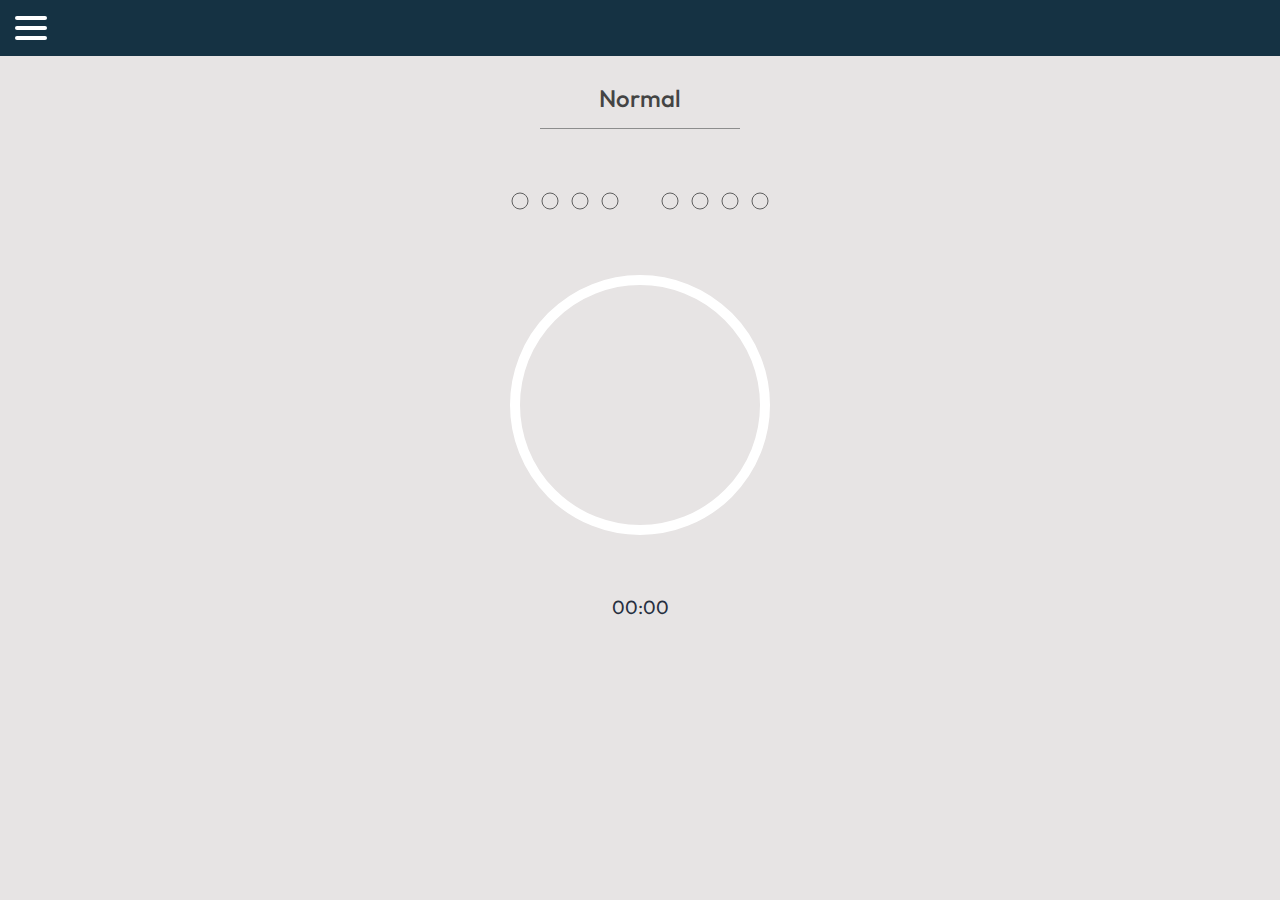
==== index.html @ fab5ed4c "fixing-css-details" ====
<!DOCTYPE html>
<html lang="en">
<head>
    <meta charset="UTF-8">
    <meta http-equiv="X-UA-Compatible" content="IE=edge">
    <meta name="viewport" content="width=device-width, initial-scale=1.0">
    <link rel="preconnect" href="https://fonts.googleapis.com">
    <link rel="preconnect" href="https://fonts.gstatic.com" crossorigin>
    <link href="https://fonts.googleapis.com/css2?family=Martian+Mono:wght@100;200;300;400&family=Outfit:wght@200;300;400;500;600&display=swap" rel="stylesheet">
    <link href="https://cdn.lineicons.com/4.0/lineicons.css" rel="stylesheet" />
    <link rel="stylesheet" href="https://cdnjs.cloudflare.com/ajax/libs/font-awesome/6.4.0/css/all.min.css" integrity="sha512-iecdLmaskl7CVkqkXNQ/ZH/XLlvWZOJyj7Yy7tcenmpD1ypASozpmT/E0iPtmFIB46ZmdtAc9eNBvH0H/ZpiBw==" crossorigin="anonymous" referrerpolicy="no-referrer" />
    <link rel="stylesheet" href="./assets/style.css">
    <title>Keep Focus</title>
</head>
<body>
    <header>
        <nav class="navbar">
            <button class="navbar-btn">
                <div class="navbar-btn-box">
                    <div class="navbar-btn-inner"></div>
                </div>
            </button>
        </nav>
    </header>
    <main>
        <div class="container">
            <div class="top-container">
                <div class="pomodoro-type"></div>
                <div class="pomodoro-progreso">
                    <svg width="300" height="50">
                        <circle r="8" cx="30" cy="20" class="progressDots" ></circle>
                        <circle r="8" cx="60" cy="20" class="progressDots" ></circle>
                        <circle r="8" cx="90" cy="20" class="progressDots" ></circle>
                        <circle r="8" cx="120" cy="20" class="progressDots" ></circle>
                        <circle r="8" cx="180" cy="20" class="progressDots" ></circle>
                        <circle r="8" cx="210" cy="20" class="progressDots" ></circle>
                        <circle r="8" cx="240" cy="20" class="progressDots" ></circle>
                        <circle r="8" cx="270" cy="20" class="progressDots" ></circle>
                    </svg>
                </div>
            </div>
            <div class="mid-container">
                <div class="svg-container">
                    <svg width="300" height="300">
                        <circle r="125" cx="150" cy="150" class="outsideCircle"></circle>
                        <circle id="progress" r="125" cx="150" cy="150" class="progressCircle"></circle>
                    </svg>
                    <div id="btnsBox" class="mainBtn">
                        <button id="timerBtn" class="contadorBtn"><i class="fa-solid fa-circle-play"></i></button>
                    </div>
                </div>
                
                <div id="timer" class="contador"></div>
            </div>
            <div class="bottom-container"></div>
        </div>
    </main>
    <footer></footer>
    <script src="./js/main.js"></script>
    <script src="./js/cronometro.js"></script>
</body>
</html>
---- assets/style.css ----
*{
    margin: 0;
    padding: 0;
    box-sizing: border-box;
}

:root{
    --bg-color: #e7e4e4;
    --navbar-color: #153243;
    --btns-color: #03CEA4;
    --progressBar-color: #FF3C38;
    --title-color: #153243;
    --test-color: #388eff;
}

body{
    background-color: var(--bg-color);
    /* background-image: linear-gradient(to bottom, #c9c5c7, var(--bg-color)); */
    font-family: 'Outfit', sans-serif;
}

.navbar{
    background-color: var(--navbar-color);
    position: fixed;
    min-width: 100vw;
    top: 0px;
    height: 56px;
    transition-duration: 0.45s;
    transition-timing-function: cubic-bezier(0.215, 0.61, 0.355, 1);
    z-index: 100;
}

a{
    text-decoration: none;
}

button:hover{
    cursor: pointer;
}
/* Boton menu hamburguesa */
.navbar-btn{
    display: inline-block;
    position: relative;
    top: 15px;
    left: 15px;
    height: 30px;
    background-color: transparent;
    border: none;
    transition-duration: 0.075s;
    transition-timing-function: ease;
}

.navbar-btn-box{
    position: relative;
    background-color: white;
    width: 32px;
    height: 4px;
    margin-bottom: 5px;
    border-radius: 4px;
}

.navbar-btn-inner::before, .navbar-btn-inner::after{
    content: "";
    display: block;
    background-color: white;
    width: 32px;
    height: 4px;
    position: absolute;
    border-radius: 4px;
}

.navbar-btn-inner::before{
    top: -10px;
    transition: top 0.075s 0.1s ease, opacity 0.075s ease; 
}

.navbar-btn-inner::after{
    bottom: -10px;
    transition: bottom 0.075s 0.1s ease, transform 0.075s cubic-bezier(0.55, 0.055, 0.675, 0.19);
}

.active .navbar-btn-box{
    transform: rotate(45deg);
    transition-delay: 0.1s;
    transition-timing-function: cubic-bezier(0.215, 0.61, 0.355, 1); 
}

.active .navbar-btn-inner::before{
    top: 0;
    opacity: 0;
    transition: top 0.075s ease, opacity 0.075s 0.1s ease;
}

.active .navbar-btn-inner::after{
    transform: rotate(-90deg);
    bottom: 0;
    transition: bottom 0.075s ease, transform 0.075s 0.1s ease;
}

/*--*/
/* Navbar menu */
.display-menu{
    transition: .8s;
    height: 100vh;
    background-color: #204b64;
}

.navbar-menu{
    position: relative;
    top: 25vh;
    display: flex;
    flex-direction: column;
    align-items: center;
}

.navbar-menu li{
    opacity: 0;
    list-style: none;
    margin-bottom: 40px;
    font-family: 'Outfit', sans-serif;
    font-weight: 300;
    font-size: 1.2em;
}

.navbar-menu a{
    color: white;
}

.display-menu .navbar-menu li:nth-child(1){
    animation-name: showlist;
    animation-delay: .1s;
    animation-duration: 1.6s;
    animation-fill-mode: forwards;
    display: block;
}

.display-menu .navbar-menu li:nth-child(2){
    animation-name: showlist;
    animation-delay: .25s;
    animation-duration: 1.6s;
    animation-fill-mode: forwards;
    display: block;
}

.display-menu .navbar-menu li:nth-child(3){
    animation-name: showlist;
    animation-delay: .35s;
    animation-duration: 1.6s;
    animation-fill-mode: forwards;
    display: block;
}


@keyframes showlist {
    0%{
        opacity: 0;
    }
    100%{
        opacity: 1;
    }
}

/*--*/
/* Main */

.container{
    display: grid;
    grid-template-columns: 1fr;
    grid-template-rows: 235px 1fr 150px;
    grid-template-areas: 
    "top"
    "mid"
    "bottom";
    gap: 20px 0px;
    height: clamp(500px, 100vh, 743px);
    justify-items: center;
}

.top-container{
    grid-area: top;
    display: grid;
    grid-template-columns: 1fr;
    grid-template-rows: 55px 80px 1fr 1fr;
    grid-template-areas:
    "." 
    "tittle"
    "subtittle"
    "progress";
}

.mid-container{
    grid-area: mid;
    position: relative;
    display: flex;
    flex-direction: column;
    align-items: center;
}

.bottom-container{
    grid-area: bottom;
}


.svg-container{
    position: relative;
    max-height: 300px;
}


.mainBtn{
    position:absolute;
    top: 125px;
    left: 125px;
    width: 50px;
    height: 50px;
    text-align: center;
}

.contador{
    width: 179px;
    height: 50px;
    margin-top: 40px;
    text-align: center;
    font-family: 'Outfit', sans-serif;
    font-size: 1.2em;
    color: #272f3f; 
}

button{
    appearance: none;
    border: none;
    background-color: transparent;
}

.fa-play{
    position: relative;
    left: 5px;
}

.fa-pause{
    position: relative;
    left: 1px;
}

.outsideCircle{
    stroke: white;
    fill: none;
    stroke-width: 10px;
}

.progressCircle{
    fill:none;
    stroke: var(--progressBar-color);
    stroke-width: 10px;
    transform: rotate(-90deg);
    transform-origin: center;
}

button i{
    font-size: 4em;
    color: var(--test-color);
}

.contadorBtn, .contadorBtnStop :hover{
    cursor: pointer;
}

.pomodoro-type{
    grid-area: tittle;
    position: relative;
    top: 35%;
    max-height: 50px;
    text-align: center;
}

.pomodoro-type h2{
    font-weight: 500;
    font-size: 1.5em;
    color: #444444;
}

.pomodoro-type::after{
    content: "";
    display: inline-block;
    border-bottom: 1px solid rgb(141, 141, 141);
    width: 200px;
}


.pomodoro-progreso{
    grid-area: progress;
    padding-top: 10px;
}

.progressDots{
    stroke: rgb(94, 94, 94);
    stroke-width: 1px;
    fill: none;

}


/* Playlist Cards */

.main-container{
    height: clamp(500px, 100vh, 743px);
    display: flex;
    flex-direction: column;
    flex-wrap: wrap;
    align-items: center;
}


.cards-container{
    position: relative;
    top: 100px;
    display: flex;
    flex-flow: row wrap;
    justify-content: center;
    align-items: center;
    gap: 50px;
}

.card{
    position: relative;
    display: flex;
    flex-flow: column wrap;
    align-items: center;
    width: clamp(300px, 300px, 400px);
    height: clamp(250px, 270px, 400px);
    border-radius: 15px;
    background-color: white;
    border: 2px transparent solid;
    /* box-shadow: 0px 0px 5px -1px rgba(36, 36, 36, 0.411); */
    
}

.card input{
    appearance: none;
    border: none;
    border-radius: 10px;
    height: 30px;
    padding-left: 10px;
    /* box-shadow: 0px 0px 3px 0px rgba(32, 32, 32, 0.575); */
    font-size: 1em;
    font-family: 'Outfit', sans-serif;
    background-color: rgba(216, 216, 216, 0.705);
    color: rgb(0, 0, 0);
}

.input-titulo{
    position: relative;
    top: 20px;
    left: -20px;
    margin-bottom: 30px;
}

.custom-list li{
    padding-bottom: 10px;
}

.card-title{
    margin-left: 25px;
    margin-top: 20px;
    color: #39496b;
}

.card-title::after{
    content: "";
    display: inline-block;
    width: 240px;
    border-bottom: 1px solid rgb(129, 129, 129);
}

.card-delete-btn{
    position: absolute;
    right: 35px;
    top: 27px;
    
}

.fa-trash-can{
    color: var(--title-color);
    font-size: 1.32em;
}

.card-info{
    width: 100%;
    margin-top: 10px;
    color: rgb(97, 97, 97);
}

.card-info-rows{
    margin-left: 25px;
    display: inline-block;
}

.card-info li{
    list-style: none;
    margin-top: 10px;
}

.card-info-values{
    display: inline-block;
    position: relative;
    right: -75px;
    text-align: end;
}

.card-info-values input{
    width: 40px;
    padding-left: 5px;
    border-radius: 5px;
}

.custom-values{
    right: -55px;
}

.card-btn{
    position: relative;
    width: 150px;
    height: 35px;
    padding: 5px 0px 6px 0px;
    margin-top: 45px;
    border-radius: 10px;
    background-color: var(--test-color);
    cursor: pointer;
    font-family: 'Outfit', sans-serif;
    color: white;
    transition-duration: .5s;
    transition-timing-function: ease;
}

.custom-btn{
    margin-top: 28px;
}

.custom-card-btn{
    position: relative;
    top: 80px;
    width: 300px;
    border-radius: 10px;
    height: 40px;
    background-color: white;
    border: 1px solid #243945e7;
    /* box-shadow: 0px 0px 7px -1px rgba(36, 36, 36, 0.411); */
    
}

.custom-card-btn h3{
    color: #243945e7;
    font-weight: 500;
    text-align: center;
    font-family: 'Outfit', sans-serif;
    
}



.custom-card-btn:active{
    box-shadow: none;
    border: 1px solid #243945e7;
    background-color: #243945e7;
    
}

.custom-card-btn h3:active{
    color: white;
}

.fa-check{
    position: relative;
    top: 1px;
    left: .6px;
    font-size: 1.3em;
    color: white;
}

.seleccionado{
    box-shadow: 1px 1px 8px 1px #212e3e85;
    animation-name: showBorder;
    animation-duration: .7s;
    /* animation-direction:reverse; */
    animation-fill-mode:forwards;
}

.seleccionado .card-btn{
    background-color: var(--progressBar-color);
    width: 35px;
    border-radius: 20px;
}



@keyframes showBorder{
    0%{
        border: 2px transparent solid;
    }
    25%{
        border-top: 2px var(--progressBar-color) solid;
    }
    50%{
        border-right: 2px var(--progressBar-color) solid;
        border-left: 2px var(--progressBar-color) solid;
    }
    75%{
        border: 2px var(--progressBar-color) solid;
    }
    100%{
        border: 2px transparent solid;
    }
}
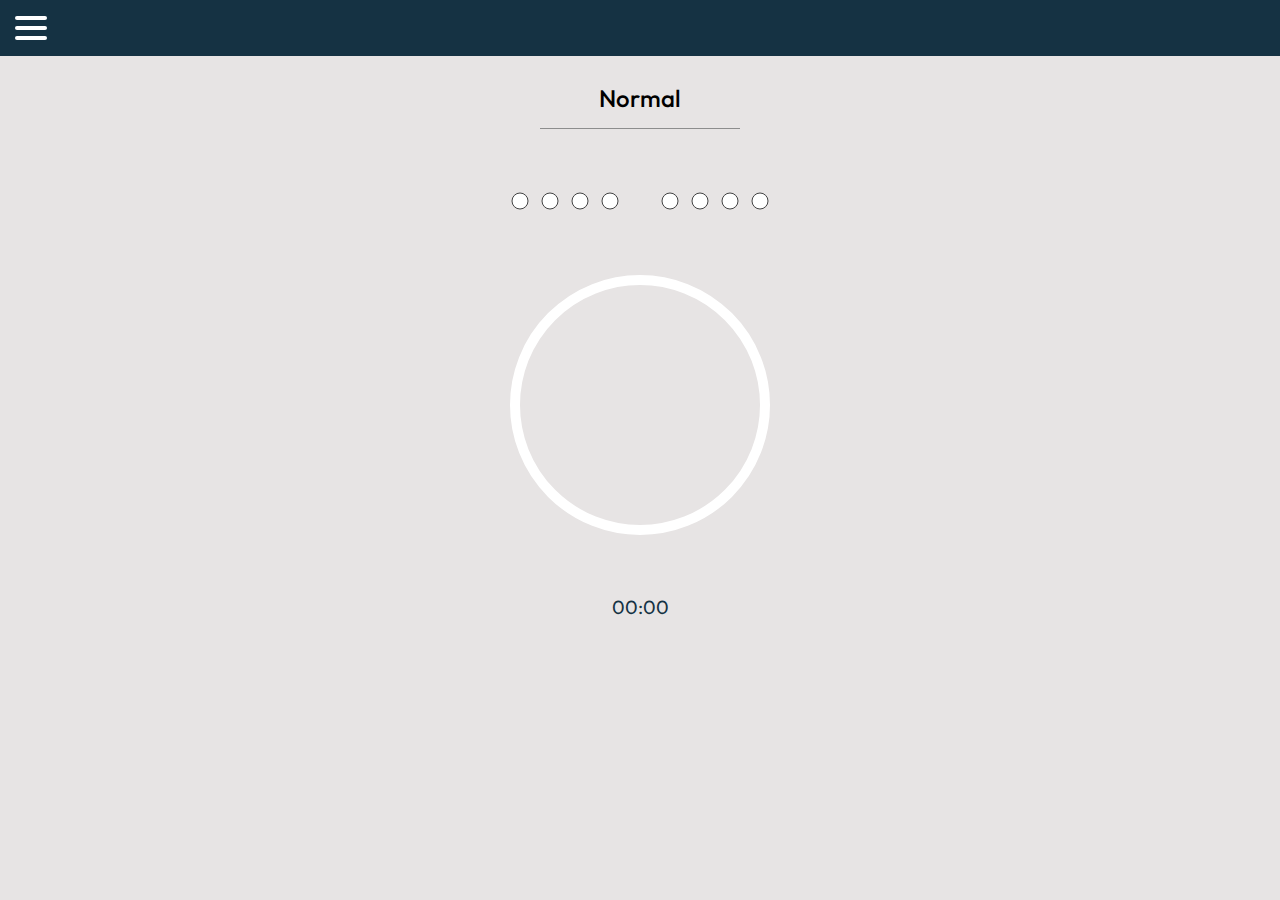
==== commit 68983568: "add-progress-status" ====
--- a/index.html
+++ b/index.html
@@ -28,14 +28,14 @@
                 <div class="pomodoro-type"></div>
                 <div class="pomodoro-progreso">
                     <svg width="300" height="50">
-                        <circle r="8" cx="30" cy="20" class="progressDots" ></circle>
-                        <circle r="8" cx="60" cy="20" class="progressDots" ></circle>
-                        <circle r="8" cx="90" cy="20" class="progressDots" ></circle>
-                        <circle r="8" cx="120" cy="20" class="progressDots" ></circle>
-                        <circle r="8" cx="180" cy="20" class="progressDots" ></circle>
-                        <circle r="8" cx="210" cy="20" class="progressDots" ></circle>
-                        <circle r="8" cx="240" cy="20" class="progressDots" ></circle>
-                        <circle r="8" cx="270" cy="20" class="progressDots" ></circle>
+                        <circle id="dot0" r="8" cx="30" cy="20" class="progressDots" ></circle>
+                        <circle id="dot2" r="8" cx="60" cy="20" class="progressDots" ></circle>
+                        <circle id="dot4" r="8" cx="90" cy="20" class="progressDots" ></circle>
+                        <circle id="dot6" r="8" cx="120" cy="20" class="progressDots" ></circle>
+                        <circle id="dot8" r="8" cx="180" cy="20" class="progressDots" ></circle>
+                        <circle id="dot10" r="8" cx="210" cy="20" class="progressDots" ></circle>
+                        <circle id="dot12" r="8" cx="240" cy="20" class="progressDots" ></circle>
+                        <circle id="dot14" r="8" cx="270" cy="20" class="progressDots" ></circle>
                     </svg>
                 </div>
             </div>
--- a/assets/style.css
+++ b/assets/style.css
@@ -7,10 +7,16 @@
 :root{
     --bg-color: #e7e4e4;
     --navbar-color: #153243;
+    --display-color: #153243;
     --btns-color: #03CEA4;
     --progressBar-color: #FF3C38;
-    --title-color: #153243;
-    --test-color: #388eff;
+    --title-color: #000000;
+    --subtitle-color: #153243;
+    --main-btn: #2d6fff;
+    --hamburg-btn: #ffffff;
+    --menuList-btn: #ffffff;
+    --stroke-color: #ffffff;
+    --dots-color: #ffffff;
 }
 
 body{
@@ -52,7 +58,7 @@
 
 .navbar-btn-box{
     position: relative;
-    background-color: white;
+    background-color: var(--hamburg-btn);
     width: 32px;
     height: 4px;
     margin-bottom: 5px;
@@ -62,7 +68,7 @@
 .navbar-btn-inner::before, .navbar-btn-inner::after{
     content: "";
     display: block;
-    background-color: white;
+    background-color: var(--hamburg-btn);
     width: 32px;
     height: 4px;
     position: absolute;
@@ -102,7 +108,7 @@
 .display-menu{
     transition: .8s;
     height: 100vh;
-    background-color: #204b64;
+    background-color: var(--display-color);
 }
 
 .navbar-menu{
@@ -123,7 +129,7 @@
 }
 
 .navbar-menu a{
-    color: white;
+    color: var(--menuList-btn);
 }
 
 .display-menu .navbar-menu li:nth-child(1){
@@ -223,7 +229,7 @@
     text-align: center;
     font-family: 'Outfit', sans-serif;
     font-size: 1.2em;
-    color: #272f3f; 
+    color: var(--subtitle-color);
 }
 
 button{
@@ -243,7 +249,7 @@
 }
 
 .outsideCircle{
-    stroke: white;
+    stroke: var(--stroke-color);
     fill: none;
     stroke-width: 10px;
 }
@@ -258,7 +264,7 @@
 
 button i{
     font-size: 4em;
-    color: var(--test-color);
+    color: var(--main-btn);
 }
 
 .contadorBtn, .contadorBtnStop :hover{
@@ -276,7 +282,7 @@
 .pomodoro-type h2{
     font-weight: 500;
     font-size: 1.5em;
-    color: #444444;
+    color: var(--title-color);
 }
 
 .pomodoro-type::after{
@@ -293,9 +299,9 @@
 }
 
 .progressDots{
-    stroke: rgb(94, 94, 94);
+    stroke: rgb(66, 66, 66);
     stroke-width: 1px;
-    fill: none;
+    fill: var(--dots-color);
 
 }
 
@@ -303,11 +309,10 @@
 /* Playlist Cards */
 
 .main-container{
-    height: clamp(500px, 100vh, 743px);
     display: flex;
-    flex-direction: column;
+    flex-direction: row;
     flex-wrap: wrap;
-    align-items: center;
+    justify-content : center;
 }
 
 
@@ -424,7 +429,7 @@
     padding: 5px 0px 6px 0px;
     margin-top: 45px;
     border-radius: 10px;
-    background-color: var(--test-color);
+    background-color: var(--main-btn);
     cursor: pointer;
     font-family: 'Outfit', sans-serif;
     color: white;
@@ -436,9 +441,12 @@
     margin-top: 28px;
 }
 
+.custom-card-btn-container{
+    position: relative;
+    top: 80px;
+}
+
 .custom-card-btn{
-    position: relative;
-    top: 80px;
     width: 300px;
     border-radius: 10px;
     height: 40px;
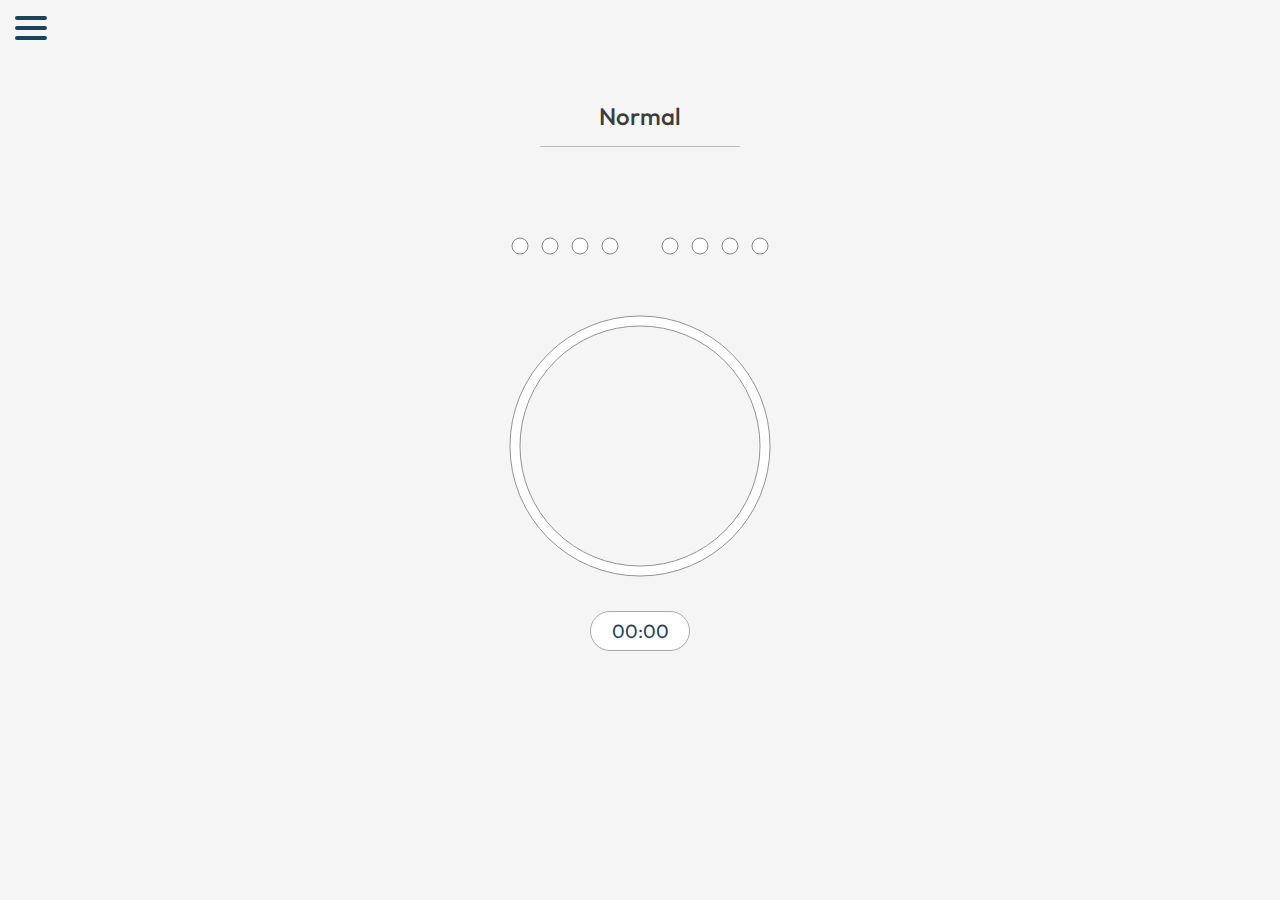
==== commit 1eb80d57: "cambios-css" ====
--- a/index.html
+++ b/index.html
@@ -44,6 +44,8 @@
                     <svg width="300" height="300">
                         <circle r="125" cx="150" cy="150" class="outsideCircle"></circle>
                         <circle id="progress" r="125" cx="150" cy="150" class="progressCircle"></circle>
+                        <circle r="120" cx="150" cy="150" class="innerStroke"></circle>
+                        <circle r="130" cx="150" cy="150" class="externalStroke"></circle>
                     </svg>
                     <div id="btnsBox" class="mainBtn">
                         <button id="timerBtn" class="contadorBtn"><i class="fa-solid fa-circle-play"></i></button>
--- a/assets/style.css
+++ b/assets/style.css
@@ -5,28 +5,32 @@
 }
 
 :root{
-    --bg-color: #e7e4e4;
-    --navbar-color: #153243;
-    --display-color: #153243;
-    --btns-color: #03CEA4;
-    --progressBar-color: #FF3C38;
-    --title-color: #000000;
-    --subtitle-color: #153243;
-    --main-btn: #2d6fff;
-    --hamburg-btn: #ffffff;
-    --menuList-btn: #ffffff;
-    --stroke-color: #ffffff;
-    --dots-color: #ffffff;
+    --color-bg: #F5F5F5;
+    --color-main-bg: var(--color-bg);
+    --color-navbar-bg: var(--color-bg);
+    --color-display-menu: #F5F5F5;
+    --color-hamburg-btn: #1d445d;
+    --color-title-h2: #3d3d3d;
+    --color-main-btn: #1d445d;
+    --color-display-menu-li: #000000;
+    --color-progressBar: #48e682;
+    --color-stroke: #ffffff;
+    --color-puntosCiclo: #ffffff;
+    --color-contador: #1d445d;
+}
+
+html{
+    scroll-behavior: smooth;
 }
 
 body{
-    background-color: var(--bg-color);
+    background-color: var(--color-main-bg);
     /* background-image: linear-gradient(to bottom, #c9c5c7, var(--bg-color)); */
     font-family: 'Outfit', sans-serif;
 }
 
 .navbar{
-    background-color: var(--navbar-color);
+    background-color: var(--color-navbar-bg);
     position: fixed;
     min-width: 100vw;
     top: 0px;
@@ -43,6 +47,7 @@
 button:hover{
     cursor: pointer;
 }
+
 /* Boton menu hamburguesa */
 .navbar-btn{
     display: inline-block;
@@ -58,7 +63,7 @@
 
 .navbar-btn-box{
     position: relative;
-    background-color: var(--hamburg-btn);
+    background-color: var(--color-hamburg-btn);
     width: 32px;
     height: 4px;
     margin-bottom: 5px;
@@ -68,7 +73,7 @@
 .navbar-btn-inner::before, .navbar-btn-inner::after{
     content: "";
     display: block;
-    background-color: var(--hamburg-btn);
+    background-color: var(--color-hamburg-btn);
     width: 32px;
     height: 4px;
     position: absolute;
@@ -108,7 +113,7 @@
 .display-menu{
     transition: .8s;
     height: 100vh;
-    background-color: var(--display-color);
+    background-color: var(--color-display-menu);
 }
 
 .navbar-menu{
@@ -129,7 +134,7 @@
 }
 
 .navbar-menu a{
-    color: var(--menuList-btn);
+    color: var(--color-display-menu-li);
 }
 
 .display-menu .navbar-menu li:nth-child(1){
@@ -172,12 +177,13 @@
 .container{
     display: grid;
     grid-template-columns: 1fr;
-    grid-template-rows: 235px 1fr 150px;
-    grid-template-areas: 
+    grid-template-rows: 56px 200px 1fr 100px;
+    grid-template-areas:
+    "."
     "top"
     "mid"
     "bottom";
-    gap: 20px 0px;
+    gap: 20px;
     height: clamp(500px, 100vh, 743px);
     justify-items: center;
 }
@@ -186,12 +192,13 @@
     grid-area: top;
     display: grid;
     grid-template-columns: 1fr;
-    grid-template-rows: 55px 80px 1fr 1fr;
+    grid-template-rows: 70px 70px 60px;
     grid-template-areas:
-    "." 
     "tittle"
     "subtittle"
     "progress";
+    /* background-color: var(--top-box-bg-color);
+    border-radius: 10px; */
 }
 
 .mid-container{
@@ -200,6 +207,7 @@
     display: flex;
     flex-direction: column;
     align-items: center;
+    
 }
 
 .bottom-container{
@@ -223,13 +231,18 @@
 }
 
 .contador{
-    width: 179px;
-    height: 50px;
-    margin-top: 40px;
+    width: 100px;
+    height: 40px;
+    margin-top: 15px;
+    padding-top: 7px;
     text-align: center;
     font-family: 'Outfit', sans-serif;
     font-size: 1.2em;
-    color: var(--subtitle-color);
+    color: var(--color-contador);
+    backdrop-filter: blur(20px);
+    border-radius: 50px;
+    border: 1px solid rgb(169 169 169);
+    background-color: #ffffff;
 }
 
 button{
@@ -249,14 +262,14 @@
 }
 
 .outsideCircle{
-    stroke: var(--stroke-color);
+    stroke: var(--color-stroke);
     fill: none;
     stroke-width: 10px;
 }
 
 .progressCircle{
     fill:none;
-    stroke: var(--progressBar-color);
+    stroke: var(--color-progressBar);
     stroke-width: 10px;
     transform: rotate(-90deg);
     transform-origin: center;
@@ -264,7 +277,7 @@
 
 button i{
     font-size: 4em;
-    color: var(--main-btn);
+    color: var(--color-main-btn);
 }
 
 .contadorBtn, .contadorBtnStop :hover{
@@ -282,13 +295,13 @@
 .pomodoro-type h2{
     font-weight: 500;
     font-size: 1.5em;
-    color: var(--title-color);
+    color: var(--color-title-h2);
 }
 
 .pomodoro-type::after{
     content: "";
     display: inline-block;
-    border-bottom: 1px solid rgb(141, 141, 141);
+    border-bottom: 1px solid rgb(186, 186, 186);
     width: 200px;
 }
 
@@ -299,26 +312,37 @@
 }
 
 .progressDots{
-    stroke: rgb(66, 66, 66);
+    stroke: rgb(132, 132, 132);
     stroke-width: 1px;
-    fill: var(--dots-color);
-
-}
-
+    fill: var(--color-puntosCiclo);
+
+}
+
+.externalStroke, .innerStroke{
+    stroke: rgb(146, 146, 146);
+    fill: none;
+}
 
 /* Playlist Cards */
 
 .main-container{
-    display: flex;
-    flex-direction: row;
-    flex-wrap: wrap;
-    justify-content : center;
+
+    display: grid;
+    grid-template-columns: 1fr;
+    grid-template-rows: 56px 80px 1fr 100px;
+    grid-template-areas: 
+    "."
+    "customCardBtn"
+    "cardSection"
+    "footer";
+    gap: 30px;
+    justify-items: center;
+    align-items: center;
 }
 
 
 .cards-container{
-    position: relative;
-    top: 100px;
+    grid-area: cardSection;
     display: flex;
     flex-flow: row wrap;
     justify-content: center;
@@ -335,7 +359,7 @@
     height: clamp(250px, 270px, 400px);
     border-radius: 15px;
     background-color: white;
-    border: 2px transparent solid;
+    border: 1px solid rgb(169 169 169);
     /* box-shadow: 0px 0px 5px -1px rgba(36, 36, 36, 0.411); */
     
 }
@@ -380,12 +404,12 @@
 .card-delete-btn{
     position: absolute;
     right: 35px;
-    top: 27px;
+    top: 25px;
     
 }
 
 .fa-trash-can{
-    color: var(--title-color);
+    color: var(--color-main-btn);
     font-size: 1.32em;
 }
 
@@ -429,7 +453,7 @@
     padding: 5px 0px 6px 0px;
     margin-top: 45px;
     border-radius: 10px;
-    background-color: var(--main-btn);
+    background-color: var(--color-main-btn);
     cursor: pointer;
     font-family: 'Outfit', sans-serif;
     color: white;
@@ -441,26 +465,21 @@
     margin-top: 28px;
 }
 
-.custom-card-btn-container{
-    position: relative;
-    top: 80px;
-}
 
 .custom-card-btn{
+    grid-area: customCardBtn;
     width: 300px;
     border-radius: 10px;
     height: 40px;
+    padding-top: 8px;
     background-color: white;
     border: 1px solid #243945e7;
-    /* box-shadow: 0px 0px 7px -1px rgba(36, 36, 36, 0.411); */
-    
-}
-
-.custom-card-btn h3{
     color: #243945e7;
     font-weight: 500;
     text-align: center;
     font-family: 'Outfit', sans-serif;
+    
+    /* box-shadow: 0px 0px 7px -1px rgba(36, 36, 36, 0.411); */
     
 }
 
@@ -494,11 +513,19 @@
 }
 
 .seleccionado .card-btn{
-    background-color: var(--progressBar-color);
+    background-color: var(--color-progressBar);
     width: 35px;
     border-radius: 20px;
 }
 
+.cards-container h6{
+    color: red;
+    max-width: 300px;
+}
+
+.footerPlaylist{
+    grid-area: footer;
+}
 
 
 @keyframes showBorder{
@@ -506,14 +533,14 @@
         border: 2px transparent solid;
     }
     25%{
-        border-top: 2px var(--progressBar-color) solid;
+        border-top: 2px var(--color-progressBar) solid;
     }
     50%{
-        border-right: 2px var(--progressBar-color) solid;
-        border-left: 2px var(--progressBar-color) solid;
+        border-right: 2px var(--color-progressBar) solid;
+        border-left: 2px var(--color-progressBar) solid;
     }
     75%{
-        border: 2px var(--progressBar-color) solid;
+        border: 2px var(--color-progressBar) solid;
     }
     100%{
         border: 2px transparent solid;
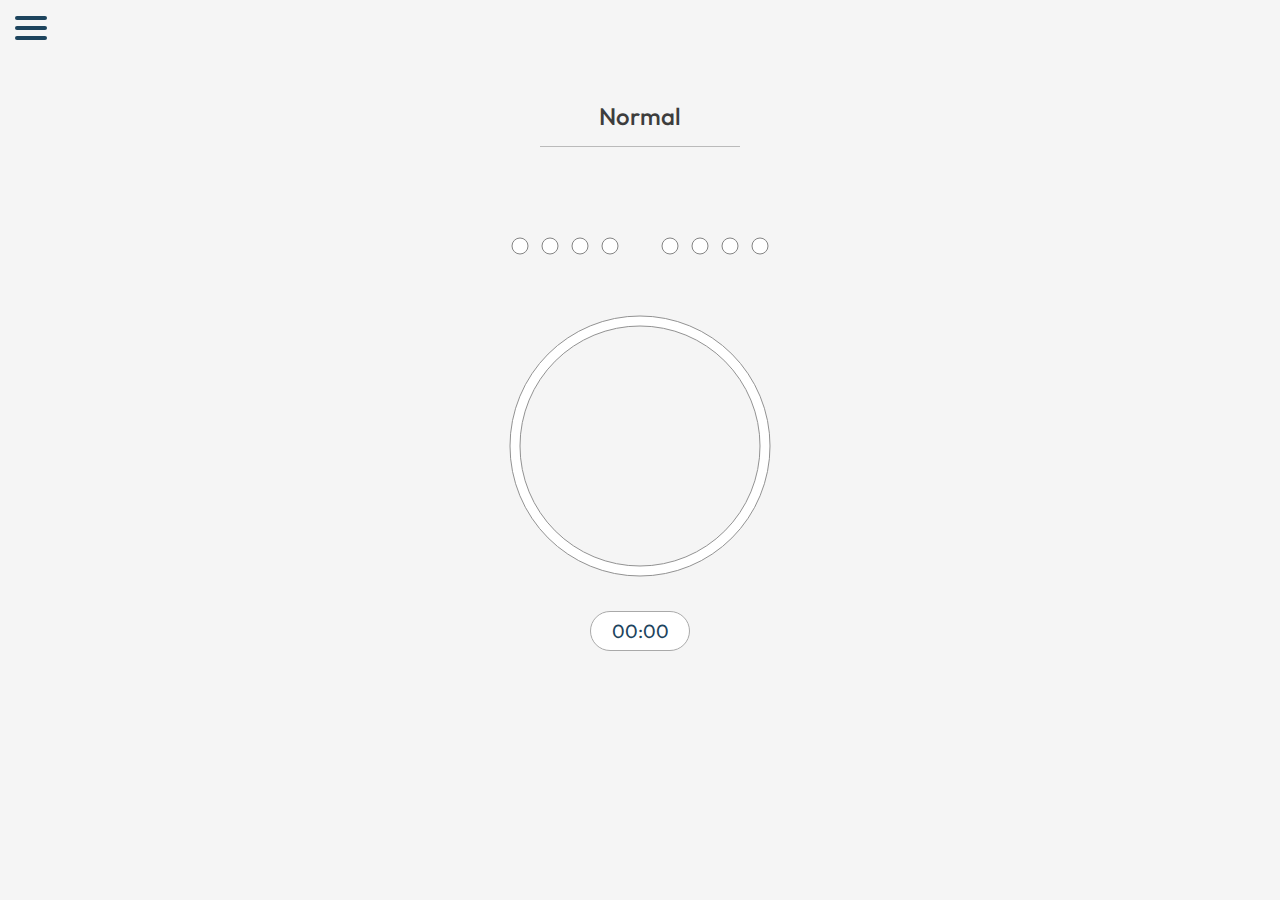
==== commit 5a7148f8: "add-reset-btn" ====
--- a/index.html
+++ b/index.html
@@ -51,7 +51,7 @@
                         <button id="timerBtn" class="contadorBtn"><i class="fa-solid fa-circle-play"></i></button>
                     </div>
                 </div>
-                
+                <div class="reset-btn"><i id="resetBtn" class="fa-solid fa-arrow-rotate-right"></i></div>
                 <div id="timer" class="contador"></div>
             </div>
             <div class="bottom-container"></div>
--- a/assets/style.css
+++ b/assets/style.css
@@ -12,7 +12,7 @@
     --color-hamburg-btn: #1d445d;
     --color-title-h2: #3d3d3d;
     --color-main-btn: #1d445d;
-    --color-display-menu-li: #000000;
+    --color-display-menu-li: #1d445d;
     --color-progressBar: #48e682;
     --color-stroke: #ffffff;
     --color-puntosCiclo: #ffffff;
@@ -321,6 +321,17 @@
 .externalStroke, .innerStroke{
     stroke: rgb(146, 146, 146);
     fill: none;
+}
+
+.reset-btn{
+    position: absolute;
+    bottom: 55px;
+    right: 45px;
+}
+
+.reset-btn i{
+    font-size: 1.5em;
+    color: var(--color-main-btn);
 }
 
 /* Playlist Cards */
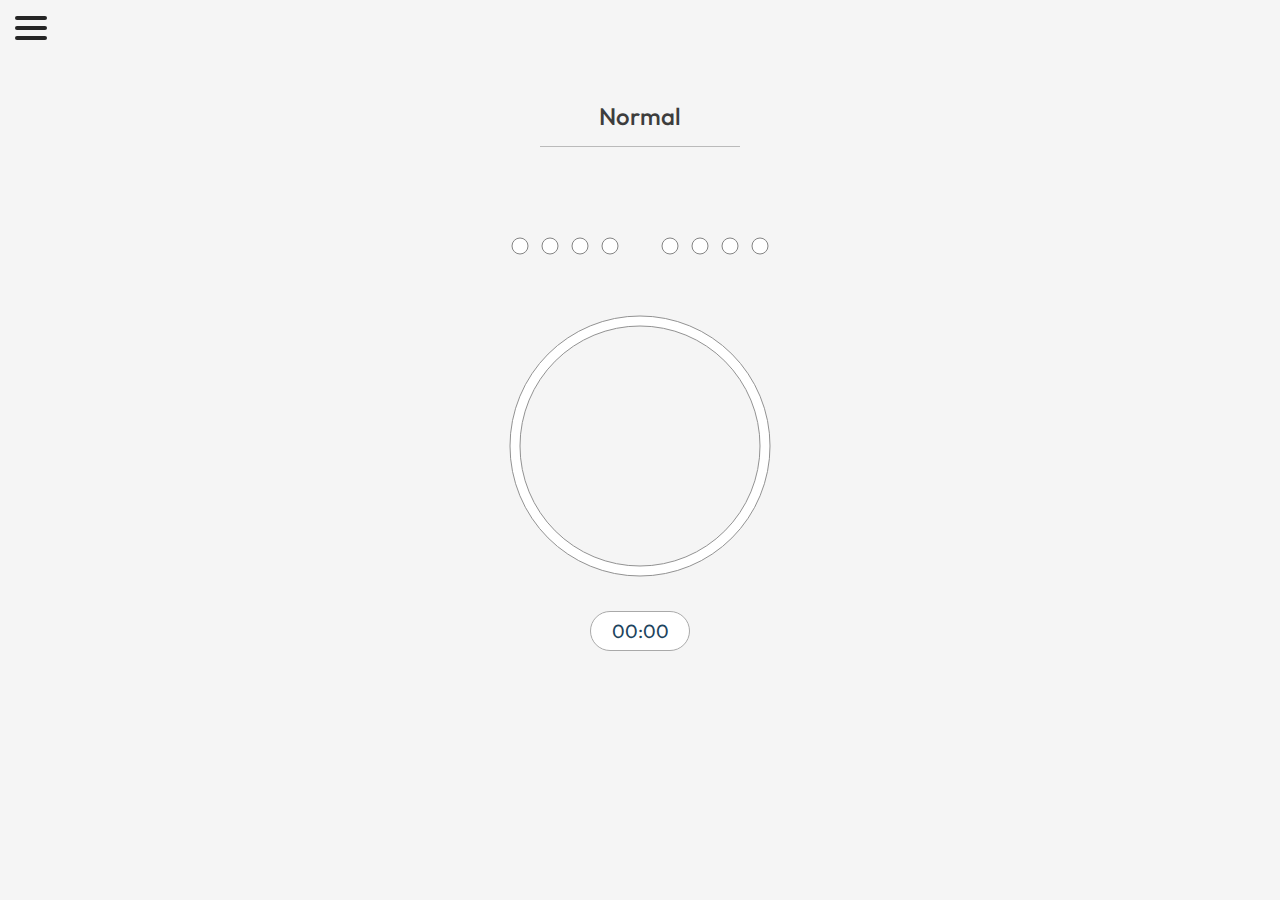
==== commit 778fe056: "add-modal" ====
--- a/index.html
+++ b/index.html
@@ -39,7 +39,17 @@
                     </svg>
                 </div>
             </div>
+            <div class="modal">
+                <div class="alert">
+                    <p>Estas seguro de que deseas reiniciar el cliclo?</p>
+                    <div>
+                        <button id="aceptarBtn" class="card-btn">Aceptar</button>
+                        <button id="cancelar" class="card-btn cancelarBtn">X</button>
+                    </div>
+                </div>
+            </div>
             <div class="mid-container">
+                
                 <div class="svg-container">
                     <svg width="300" height="300">
                         <circle r="125" cx="150" cy="150" class="outsideCircle"></circle>
--- a/assets/style.css
+++ b/assets/style.css
@@ -9,10 +9,10 @@
     --color-main-bg: var(--color-bg);
     --color-navbar-bg: var(--color-bg);
     --color-display-menu: #F5F5F5;
-    --color-hamburg-btn: #1d445d;
+    --color-hamburg-btn: #252525;
     --color-title-h2: #3d3d3d;
     --color-main-btn: #1d445d;
-    --color-display-menu-li: #1d445d;
+    --color-display-menu-li: #252525;
     --color-progressBar: #48e682;
     --color-stroke: #ffffff;
     --color-puntosCiclo: #ffffff;
@@ -113,7 +113,8 @@
 .display-menu{
     transition: .8s;
     height: 100vh;
-    background-color: var(--color-display-menu);
+    /* background-color: var(--color-display-menu); */
+    background-image: linear-gradient(to bottom, var(--color-display-menu),  #eaeaea);
 }
 
 .navbar-menu{
@@ -558,3 +559,45 @@
     }
 }
 
+/* Alert para validar */
+
+.modal{
+    display: none;
+    position: fixed;
+    width: 100%;
+    height: 100%;
+    z-index: 1000;
+    background-color: rgba(0,0,0,0.6);
+    animation-name: showlist;
+    animation-delay: 0s;
+    animation-duration: 0.3s;
+}
+
+.alert{
+    display: flex;
+    flex-direction: column;
+    align-items: center;
+    position: absolute;
+    top: 280px;
+    left: 40px;
+    width: 280px;
+    height: 200px;
+    background-color: white;
+    border: 1px solid rgb(132, 132, 132);
+    border-radius: 15px;
+    
+}
+
+.alert p{
+    text-align: center;
+    padding: 45px 30px 15px 30px;
+    font-size: 1.2em;
+    color: var(--color-title-h2);
+}
+
+.cancelarBtn{
+    width: 40px;
+    background-color: #ff3232;
+}
+
+
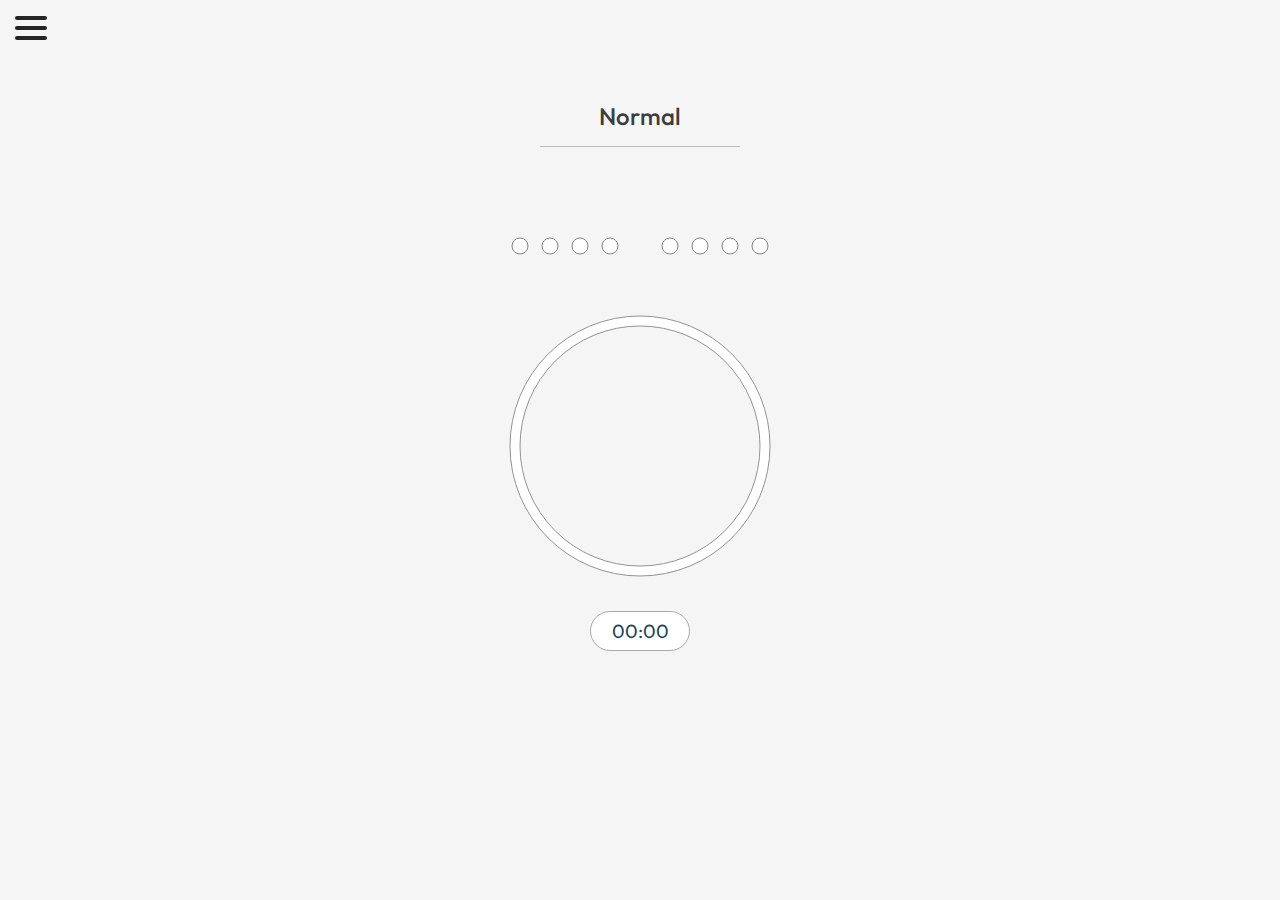
==== commit f39f8a3e: "fixing-modal-pos" ====
--- a/index.html
+++ b/index.html
@@ -39,7 +39,7 @@
                     </svg>
                 </div>
             </div>
-            <div class="modal">
+            <div class="modal" style="display: none;">
                 <div class="alert">
                     <p>Estas seguro de que deseas reiniciar el cliclo?</p>
                     <div>
--- a/assets/style.css
+++ b/assets/style.css
@@ -562,7 +562,8 @@
 /* Alert para validar */
 
 .modal{
-    display: none;
+    justify-content: center;
+    align-items: center;
     position: fixed;
     width: 100%;
     height: 100%;
@@ -577,9 +578,8 @@
     display: flex;
     flex-direction: column;
     align-items: center;
-    position: absolute;
-    top: 280px;
-    left: 40px;
+    position: relative;
+    top: -25px;
     width: 280px;
     height: 200px;
     background-color: white;
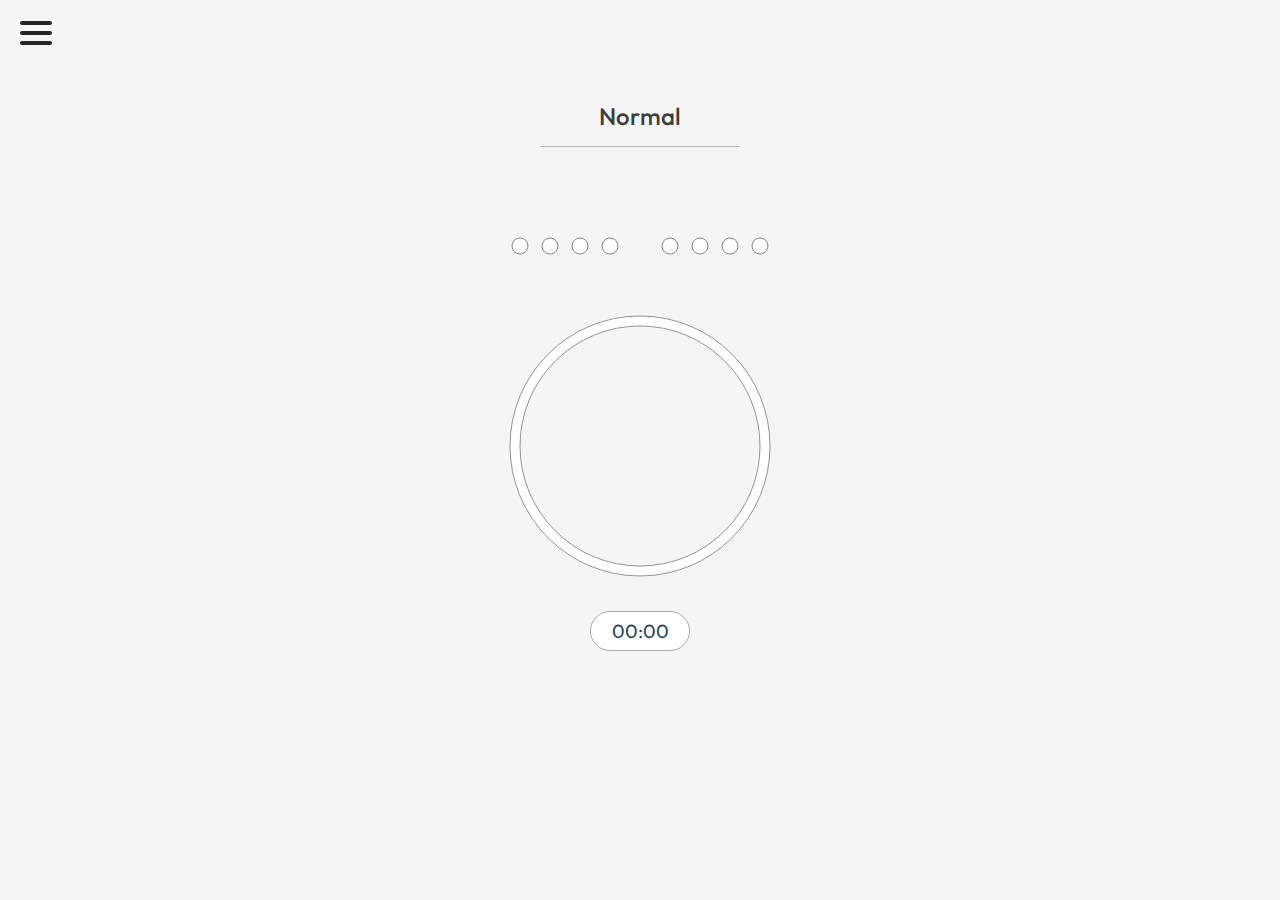
==== commit 8eaeb6ff: "correccion" ====
--- a/index.html
+++ b/index.html
@@ -42,10 +42,10 @@
             <div class="modal" style="display: none;">
                 <div class="alert">
                     <p>Estas seguro de que deseas reiniciar el cliclo?</p>
-                    <div>
-                        <button id="aceptarBtn" class="card-btn">Aceptar</button>
-                        <button id="cancelar" class="card-btn cancelarBtn">X</button>
-                    </div>
+                    
+                    <button id="aceptarBtn" class="card-btn aceptarBtn">Aceptar</button>
+    
+                    <button id="cancelar" class="card-btn cancelarBtn"><i class="fa-solid fa-xmark"></i></button>
                 </div>
             </div>
             <div class="mid-container">
--- a/assets/style.css
+++ b/assets/style.css
@@ -31,8 +31,9 @@
 
 .navbar{
     background-color: var(--color-navbar-bg);
+    background-color: transparent;
     position: fixed;
-    min-width: 100vw;
+    width: 70px;
     top: 0px;
     height: 56px;
     transition-duration: 0.45s;
@@ -52,8 +53,8 @@
 .navbar-btn{
     display: inline-block;
     position: relative;
-    top: 15px;
-    left: 15px;
+    top: 20px;
+    left: 20px;
     height: 30px;
     background-color: transparent;
     border: none;
@@ -112,23 +113,24 @@
 /* Navbar menu */
 .display-menu{
     transition: .8s;
-    height: 100vh;
+    width: 100vw;
     /* background-color: var(--color-display-menu); */
-    background-image: linear-gradient(to bottom, var(--color-display-menu),  #eaeaea);
+    /* background-image: linear-gradient(180deg, var(--color-display-menu),  #dddbdb); */
+    background-color: transparent;
 }
 
 .navbar-menu{
-    position: relative;
-    top: 25vh;
+    position: absolute;
+    top: 20px;
+    left: 80px;
     display: flex;
-    flex-direction: column;
-    align-items: center;
+    flex-direction: row;
 }
 
 .navbar-menu li{
     opacity: 0;
     list-style: none;
-    margin-bottom: 40px;
+    margin: 0px 30px 0px 30px;
     font-family: 'Outfit', sans-serif;
     font-weight: 300;
     font-size: 1.2em;
@@ -140,24 +142,24 @@
 
 .display-menu .navbar-menu li:nth-child(1){
     animation-name: showlist;
-    animation-delay: .1s;
-    animation-duration: 1.6s;
+    animation-delay: .06s;
+    animation-duration: 1s;
     animation-fill-mode: forwards;
     display: block;
 }
 
 .display-menu .navbar-menu li:nth-child(2){
     animation-name: showlist;
-    animation-delay: .25s;
-    animation-duration: 1.6s;
+    animation-delay: .15s;
+    animation-duration: 1s;
     animation-fill-mode: forwards;
     display: block;
 }
 
 .display-menu .navbar-menu li:nth-child(3){
     animation-name: showlist;
-    animation-delay: .35s;
-    animation-duration: 1.6s;
+    animation-delay: .25s;
+    animation-duration: 1s;
     animation-fill-mode: forwards;
     display: block;
 }
@@ -333,6 +335,10 @@
 .reset-btn i{
     font-size: 1.5em;
     color: var(--color-main-btn);
+}
+
+.reset-btn:hover{
+    cursor: pointer;
 }
 
 /* Playlist Cards */
@@ -590,14 +596,29 @@
 
 .alert p{
     text-align: center;
-    padding: 45px 30px 15px 30px;
-    font-size: 1.2em;
-    color: var(--color-title-h2);
-}
+    padding: 70px 30px 15px 30px;
+}
+
+
+.aceptarBtn{
+    margin-top: 25px;
+} 
+
 
 .cancelarBtn{
-    width: 40px;
-    background-color: #ff3232;
-}
-
-
+    position: absolute;
+    top: -40px;
+    right: 5px;
+    width: 35px;
+    color: var(--color-main-btn);
+    font-weight: 600;
+    background-color: white;
+    border: none;
+    /* border: 2px solid var(--color-main-btn); */
+}
+
+.cancelarBtn i{
+    font-size: 1.6em;
+}
+
+
